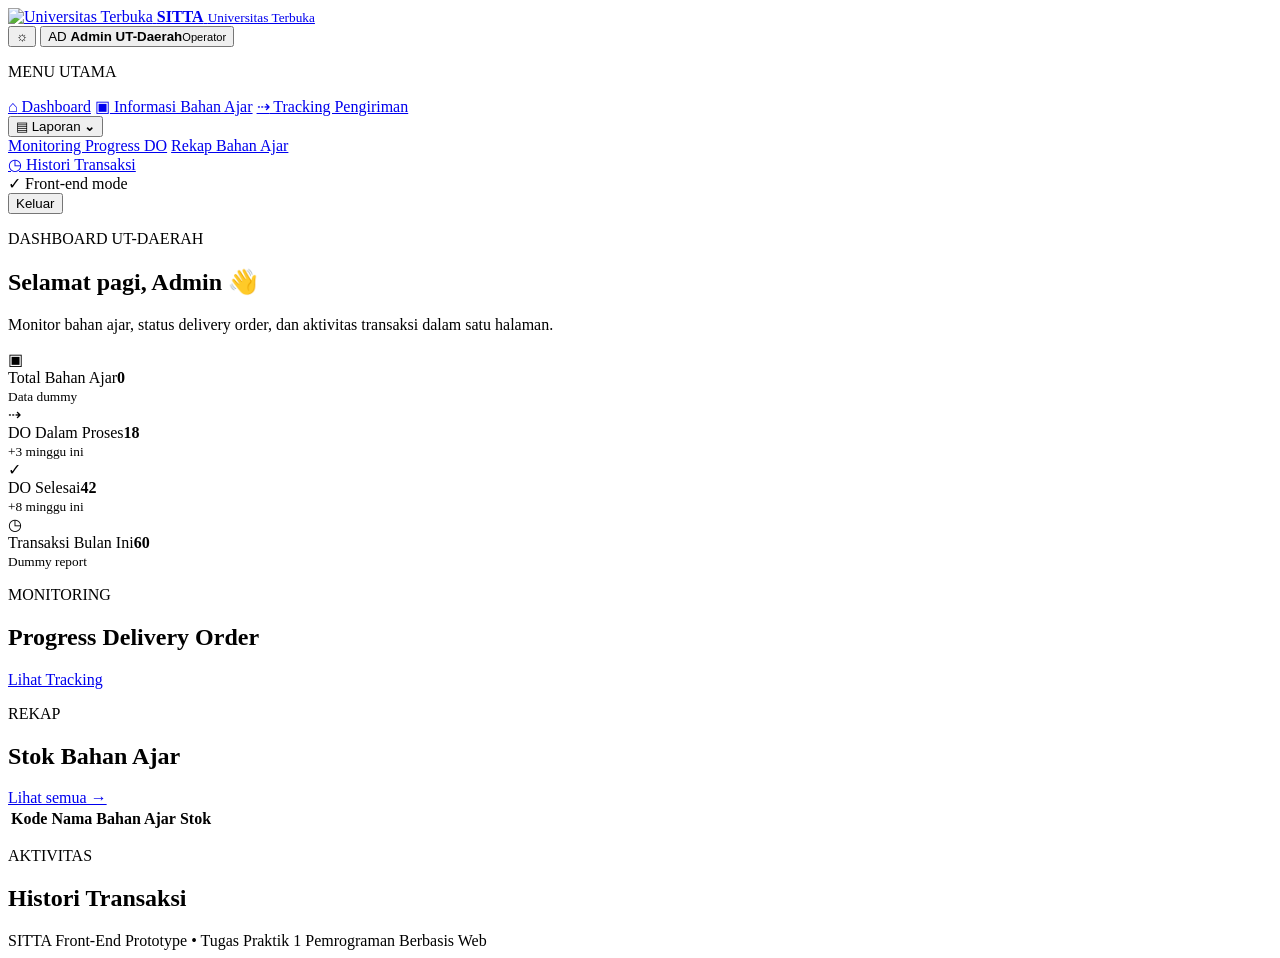
==== dashboard.html @ a235c23b "Add files via upload" ====
<!DOCTYPE html>
<html lang="id">
<head>
  <meta charset="UTF-8" />
  <meta name="viewport" content="width=device-width, initial-scale=1.0" />
  <meta name="description" content="Dashboard SITTA Universitas Terbuka" />
  <title>SITTA | Dashboard</title>
  <link rel="stylesheet" href="css/style.css" />
  <script src="js/auth.js"></script>
</head>
<body class="app-page" data-page="dashboard">
  <header class="topbar">
    <a class="topbar-brand" href="dashboard.html" aria-label="SITTA Dashboard">
      <img class="ut-logo topbar-logo" src="img/ut-logo.png" alt="Universitas Terbuka" />
      <span>
        <strong>SITTA</strong>
        <small>Universitas Terbuka</small>
      </span>
    </a>
    <div class="topbar-actions">
      <button class="icon-button" id="themeToggle" type="button" aria-label="Ubah tema">☼</button>
      <button class="profile-chip" id="profileButton" type="button">
        <span class="avatar">AD</span>
        <span class="profile-text"><strong>Admin UT-Daerah</strong><small>Operator</small></span>
      </button>
    </div>
  </header>

  <div class="layout">
    <aside class="sidebar" id="sidebar">
      <nav aria-label="Navigasi utama">
        <p class="nav-section-title">MENU UTAMA</p>
        <a class="nav-link active" href="dashboard.html"><span>⌂</span> Dashboard</a>
        <a class="nav-link" href="stok.html"><span>▣</span> Informasi Bahan Ajar</a>
        <a class="nav-link" href="tracking.html"><span>⇢</span> Tracking Pengiriman</a>
        <div class="nav-dropdown">
          <button class="nav-link nav-dropdown-toggle" id="reportToggle" type="button" aria-expanded="false"><span>▤</span> Laporan <b>⌄</b></button>
          <div class="nav-submenu" id="reportMenu">
            <a href="#progress" data-scroll-target="progress">Monitoring Progress DO</a>
            <a href="#rekap" data-scroll-target="rekap">Rekap Bahan Ajar</a>
          </div>
        </div>
        <a class="nav-link" href="#history"><span>◷</span> Histori Transaksi</a>
      </nav>
      <div class="sidebar-footer">
        <div class="security-badge">✓ Front-end mode</div>
        <button class="logout-link" id="logoutButton" type="button">Keluar</button>
      </div>
    </aside>

    <main class="content">
      <section class="hero-card">
        <div>
          <p class="eyebrow">DASHBOARD UT-DAERAH</p>
          <h1 id="greeting">Selamat pagi, Admin 👋</h1>
          <p>Monitor bahan ajar, status delivery order, dan aktivitas transaksi dalam satu halaman.</p>
        </div>
        <div class="hero-date" id="localDate"></div>
      </section>

      <section class="stat-grid" aria-label="Ringkasan data">
        <article class="stat-card"><span class="stat-icon">▣</span><div><span>Total Bahan Ajar</span><strong id="totalStock">0</strong></div><small class="trend">Data dummy</small></article>
        <article class="stat-card"><span class="stat-icon">⇢</span><div><span>DO Dalam Proses</span><strong>18</strong></div><small class="trend">+3 minggu ini</small></article>
        <article class="stat-card"><span class="stat-icon">✓</span><div><span>DO Selesai</span><strong>42</strong></div><small class="trend">+8 minggu ini</small></article>
        <article class="stat-card"><span class="stat-icon">◷</span><div><span>Transaksi Bulan Ini</span><strong>60</strong></div><small class="trend">Dummy report</small></article>
      </section>

      <section class="panel" id="progress">
        <div class="section-heading">
          <div><p class="eyebrow">MONITORING</p><h2>Progress Delivery Order</h2></div>
          <a class="btn btn-secondary btn-sm" href="tracking.html">Lihat Tracking</a>
        </div>
        <div id="progressList" class="progress-list"></div>
      </section>

      <section class="two-column">
        <article class="panel" id="rekap">
          <div class="section-heading"><div><p class="eyebrow">REKAP</p><h2>Stok Bahan Ajar</h2></div><a class="text-link" href="stok.html">Lihat semua →</a></div>
          <div class="mini-table-wrap"><table class="data-table compact"><thead><tr><th>Kode</th><th>Nama Bahan Ajar</th><th>Stok</th></tr></thead><tbody id="stockPreview"></tbody></table></div>
        </article>

        <article class="panel" id="history">
          <div class="section-heading"><div><p class="eyebrow">AKTIVITAS</p><h2>Histori Transaksi</h2></div></div>
          <div id="historyList" class="timeline"></div>
        </article>
      </section>

      <footer class="app-footer">SITTA Front-End Prototype • Tugas Praktik 1 Pemrograman Berbasis Web</footer>
    </main>
  </div>
  <script src="js/data.js"></script>
  <script src="js/store.js"></script>
  <script src="js/script.js"></script>
</body>
</html>
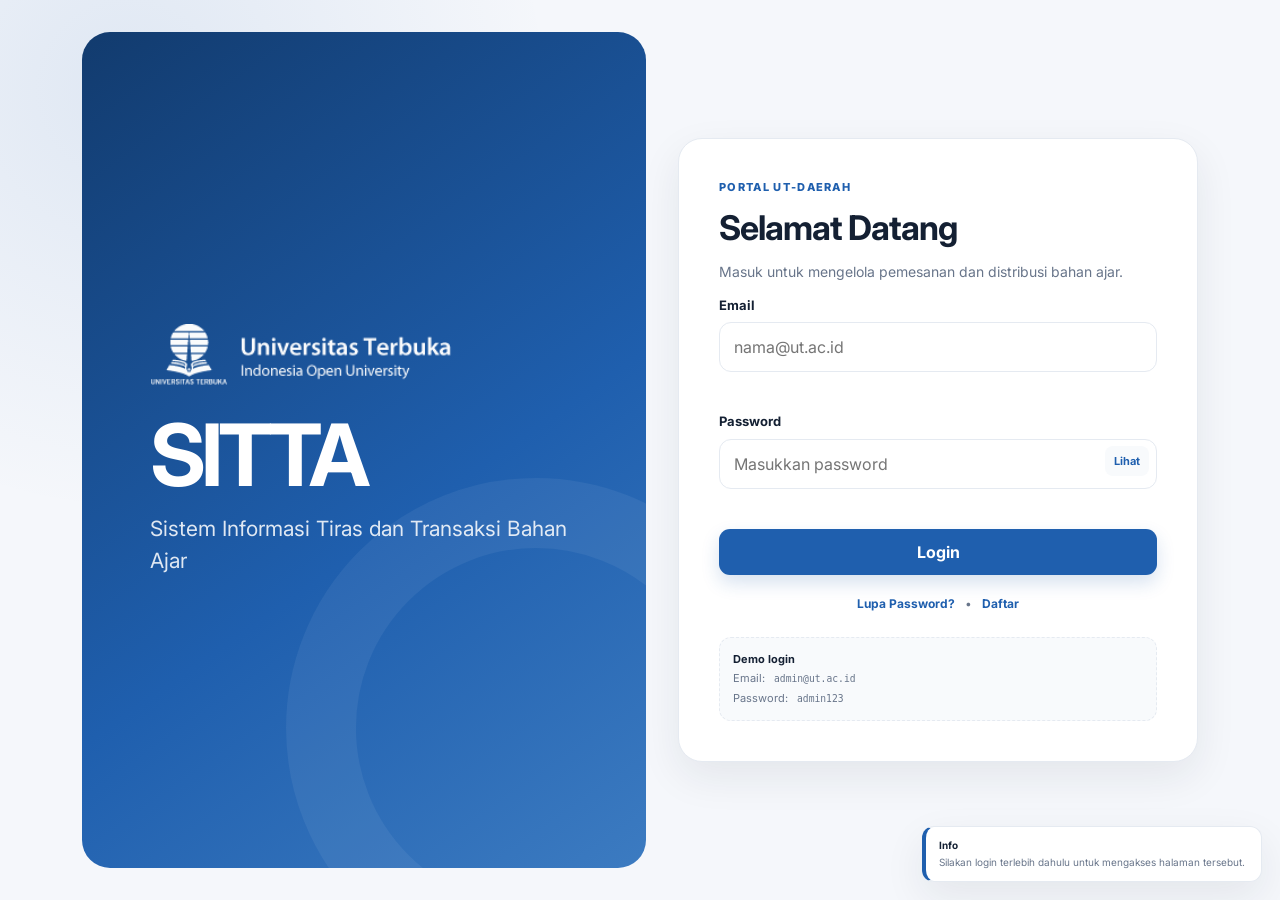
==== commit 1ac020b7: "Clean up copy files and update HTML pages" ====
--- a/dashboard.html
+++ b/dashboard.html
@@ -1,95 +1,95 @@
-<!DOCTYPE html>
-<html lang="id">
-<head>
-  <meta charset="UTF-8" />
-  <meta name="viewport" content="width=device-width, initial-scale=1.0" />
-  <meta name="description" content="Dashboard SITTA Universitas Terbuka" />
-  <title>SITTA | Dashboard</title>
-  <link rel="stylesheet" href="css/style.css" />
-  <script src="js/auth.js"></script>
-</head>
-<body class="app-page" data-page="dashboard">
-  <header class="topbar">
-    <a class="topbar-brand" href="dashboard.html" aria-label="SITTA Dashboard">
-      <img class="ut-logo topbar-logo" src="img/ut-logo.png" alt="Universitas Terbuka" />
-      <span>
-        <strong>SITTA</strong>
-        <small>Universitas Terbuka</small>
-      </span>
-    </a>
-    <div class="topbar-actions">
-      <button class="icon-button" id="themeToggle" type="button" aria-label="Ubah tema">☼</button>
-      <button class="profile-chip" id="profileButton" type="button">
-        <span class="avatar">AD</span>
-        <span class="profile-text"><strong>Admin UT-Daerah</strong><small>Operator</small></span>
-      </button>
-    </div>
-  </header>
-
-  <div class="layout">
-    <aside class="sidebar" id="sidebar">
-      <nav aria-label="Navigasi utama">
-        <p class="nav-section-title">MENU UTAMA</p>
-        <a class="nav-link active" href="dashboard.html"><span>⌂</span> Dashboard</a>
-        <a class="nav-link" href="stok.html"><span>▣</span> Informasi Bahan Ajar</a>
-        <a class="nav-link" href="tracking.html"><span>⇢</span> Tracking Pengiriman</a>
-        <div class="nav-dropdown">
-          <button class="nav-link nav-dropdown-toggle" id="reportToggle" type="button" aria-expanded="false"><span>▤</span> Laporan <b>⌄</b></button>
-          <div class="nav-submenu" id="reportMenu">
-            <a href="#progress" data-scroll-target="progress">Monitoring Progress DO</a>
-            <a href="#rekap" data-scroll-target="rekap">Rekap Bahan Ajar</a>
-          </div>
-        </div>
-        <a class="nav-link" href="#history"><span>◷</span> Histori Transaksi</a>
-      </nav>
-      <div class="sidebar-footer">
-        <div class="security-badge">✓ Front-end mode</div>
-        <button class="logout-link" id="logoutButton" type="button">Keluar</button>
-      </div>
-    </aside>
-
-    <main class="content">
-      <section class="hero-card">
-        <div>
-          <p class="eyebrow">DASHBOARD UT-DAERAH</p>
-          <h1 id="greeting">Selamat pagi, Admin 👋</h1>
-          <p>Monitor bahan ajar, status delivery order, dan aktivitas transaksi dalam satu halaman.</p>
-        </div>
-        <div class="hero-date" id="localDate"></div>
-      </section>
-
-      <section class="stat-grid" aria-label="Ringkasan data">
-        <article class="stat-card"><span class="stat-icon">▣</span><div><span>Total Bahan Ajar</span><strong id="totalStock">0</strong></div><small class="trend">Data dummy</small></article>
-        <article class="stat-card"><span class="stat-icon">⇢</span><div><span>DO Dalam Proses</span><strong>18</strong></div><small class="trend">+3 minggu ini</small></article>
-        <article class="stat-card"><span class="stat-icon">✓</span><div><span>DO Selesai</span><strong>42</strong></div><small class="trend">+8 minggu ini</small></article>
-        <article class="stat-card"><span class="stat-icon">◷</span><div><span>Transaksi Bulan Ini</span><strong>60</strong></div><small class="trend">Dummy report</small></article>
-      </section>
-
-      <section class="panel" id="progress">
-        <div class="section-heading">
-          <div><p class="eyebrow">MONITORING</p><h2>Progress Delivery Order</h2></div>
-          <a class="btn btn-secondary btn-sm" href="tracking.html">Lihat Tracking</a>
-        </div>
-        <div id="progressList" class="progress-list"></div>
-      </section>
-
-      <section class="two-column">
-        <article class="panel" id="rekap">
-          <div class="section-heading"><div><p class="eyebrow">REKAP</p><h2>Stok Bahan Ajar</h2></div><a class="text-link" href="stok.html">Lihat semua →</a></div>
-          <div class="mini-table-wrap"><table class="data-table compact"><thead><tr><th>Kode</th><th>Nama Bahan Ajar</th><th>Stok</th></tr></thead><tbody id="stockPreview"></tbody></table></div>
-        </article>
-
-        <article class="panel" id="history">
-          <div class="section-heading"><div><p class="eyebrow">AKTIVITAS</p><h2>Histori Transaksi</h2></div></div>
-          <div id="historyList" class="timeline"></div>
-        </article>
-      </section>
-
-      <footer class="app-footer">SITTA Front-End Prototype • Tugas Praktik 1 Pemrograman Berbasis Web</footer>
-    </main>
-  </div>
-  <script src="js/data.js"></script>
-  <script src="js/store.js"></script>
-  <script src="js/script.js"></script>
-</body>
-</html>
+<!DOCTYPE html>
+<html lang="id">
+<head>
+  <meta charset="UTF-8" />
+  <meta name="viewport" content="width=device-width, initial-scale=1.0" />
+  <meta name="description" content="Dashboard SITTA Universitas Terbuka" />
+  <title>SITTA | Dashboard</title>
+  <link rel="stylesheet" href="css/style.css" />
+  <script src="js/auth.js"></script>
+</head>
+<body class="app-page" data-page="dashboard">
+  <header class="topbar">
+    <a class="topbar-brand" href="dashboard.html" aria-label="SITTA Dashboard">
+      <img class="ut-logo topbar-logo" src="img/ut-logo.png" alt="Universitas Terbuka" />
+      <span>
+        <strong>SITTA</strong>
+        <small>Universitas Terbuka</small>
+      </span>
+    </a>
+    <div class="topbar-actions">
+      <button class="icon-button" id="themeToggle" type="button" aria-label="Ubah tema">☼</button>
+      <button class="profile-chip" id="profileButton" type="button">
+        <span class="avatar">AD</span>
+        <span class="profile-text"><strong>Admin UT-Daerah</strong><small>Operator</small></span>
+      </button>
+    </div>
+  </header>
+
+  <div class="layout">
+    <aside class="sidebar" id="sidebar">
+      <nav aria-label="Navigasi utama">
+        <p class="nav-section-title">MENU UTAMA</p>
+        <a class="nav-link active" href="dashboard.html"><span>⌂</span> Dashboard</a>
+        <a class="nav-link" href="stok.html"><span>▣</span> Informasi Bahan Ajar</a>
+        <a class="nav-link" href="tracking.html"><span>⇢</span> Tracking Pengiriman</a>
+        <div class="nav-dropdown">
+          <button class="nav-link nav-dropdown-toggle" id="reportToggle" type="button" aria-expanded="false"><span>▤</span> Laporan <b>⌄</b></button>
+          <div class="nav-submenu" id="reportMenu">
+            <a href="#progress" data-scroll-target="progress">Monitoring Progress DO</a>
+            <a href="#rekap" data-scroll-target="rekap">Rekap Bahan Ajar</a>
+          </div>
+        </div>
+        <a class="nav-link" href="#history"><span>◷</span> Histori Transaksi</a>
+      </nav>
+      <div class="sidebar-footer">
+        <div class="security-badge">✓ Front-end mode</div>
+        <button class="logout-link" id="logoutButton" type="button">Keluar</button>
+      </div>
+    </aside>
+
+    <main class="content">
+      <section class="hero-card">
+        <div>
+          <p class="eyebrow">DASHBOARD UT-DAERAH</p>
+          <h1 id="greeting">Selamat pagi, Admin 👋</h1>
+          <p>Monitor bahan ajar, status delivery order, dan aktivitas transaksi dalam satu halaman.</p>
+        </div>
+        <div class="hero-date" id="localDate"></div>
+      </section>
+
+      <section class="stat-grid" aria-label="Ringkasan data">
+        <article class="stat-card"><span class="stat-icon">▣</span><div><span>Total Bahan Ajar</span><strong id="totalStock">0</strong></div><small class="trend">Data dummy</small></article>
+        <article class="stat-card"><span class="stat-icon">⇢</span><div><span>DO Dalam Proses</span><strong>18</strong></div><small class="trend">+3 minggu ini</small></article>
+        <article class="stat-card"><span class="stat-icon">✓</span><div><span>DO Selesai</span><strong>42</strong></div><small class="trend">+8 minggu ini</small></article>
+        <article class="stat-card"><span class="stat-icon">◷</span><div><span>Transaksi Bulan Ini</span><strong>60</strong></div><small class="trend">Dummy report</small></article>
+      </section>
+
+      <section class="panel" id="progress">
+        <div class="section-heading">
+          <div><p class="eyebrow">MONITORING</p><h2>Progress Delivery Order</h2></div>
+          <a class="btn btn-secondary btn-sm" href="tracking.html">Lihat Tracking</a>
+        </div>
+        <div id="progressList" class="progress-list"></div>
+      </section>
+
+      <section class="two-column">
+        <article class="panel" id="rekap">
+          <div class="section-heading"><div><p class="eyebrow">REKAP</p><h2>Stok Bahan Ajar</h2></div><a class="text-link" href="stok.html">Lihat semua →</a></div>
+          <div class="mini-table-wrap"><table class="data-table compact"><thead><tr><th>Kode</th><th>Nama Bahan Ajar</th><th>Stok</th></tr></thead><tbody id="stockPreview"></tbody></table></div>
+        </article>
+
+        <article class="panel" id="history">
+          <div class="section-heading"><div><p class="eyebrow">AKTIVITAS</p><h2>Histori Transaksi</h2></div></div>
+          <div id="historyList" class="timeline"></div>
+        </article>
+      </section>
+
+      <footer class="app-footer">SITTA Front-End Prototype • Tugas Praktik 1 Pemrograman Berbasis Web</footer>
+    </main>
+  </div>
+  <script src="js/data.js"></script>
+  <script src="js/store.js"></script>
+  <script src="js/script.js"></script>
+</body>
+</html>
--- a/css/style.css
+++ b/css/style.css
@@ -0,0 +1,332 @@
+@import url('https://fonts.googleapis.com/css2?family=Inter:wght@400;500;600;700;800&display=swap');
+
+:root {
+  --bg: #f5f7fb;
+  --surface: #ffffff;
+  --surface-soft: #f8fafc;
+  --text: #142033;
+  --muted: #68758a;
+  --border: #e5eaf1;
+  --primary: #1f5fae;
+  --primary-dark: #164b8b;
+  --accent: #f4b71b;
+  --danger: #c23b4a;
+  --success: #1d8b62;
+  --warning: #a56b00;
+  --shadow: 0 15px 40px rgba(20, 32, 51, .08);
+  --radius: 18px;
+}
+
+* { box-sizing: border-box; }
+html { scroll-behavior: smooth; }
+body { margin: 0; font-family: Inter, system-ui, -apple-system, BlinkMacSystemFont, "Segoe UI", sans-serif; background: var(--bg); color: var(--text); line-height: 1.5; }
+a { color: inherit; text-decoration: none; }
+button, input, select { font: inherit; }
+button { cursor: pointer; }
+code { font-family: ui-monospace, SFMono-Regular, Menlo, Consolas, monospace; font-size: .88em; background: var(--surface-soft); padding: 2px 6px; border-radius: 6px; }
+
+.eyebrow { margin: 0 0 6px; color: var(--primary); font-size: 11px; letter-spacing: .12em; font-weight: 800; }
+.brand-mark { width: 38px; height: 38px; display: grid; place-items: center; border-radius: 12px; background: var(--primary); color: #fff; font-weight: 800; box-shadow: 0 8px 20px rgba(31, 95, 174, .22); }
+.brand-mark.large { width: 54px; height: 54px; border-radius: 16px; font-size: 18px; margin-bottom: 20px; }
+
+/* Auth */
+.auth-page { min-height: 100vh; background: radial-gradient(circle at 10% 10%, rgba(31,95,174,.10), transparent 30%), var(--bg); }
+.auth-shell { min-height: 100vh; max-width: 1180px; margin: 0 auto; display: grid; grid-template-columns: 1fr 520px; align-items: stretch; padding: 32px; gap: 32px; }
+.auth-visual { border-radius: 28px; padding: 68px; background: linear-gradient(145deg, #123b6e, #1f5fae 58%, #3c7bc1); color: white; display: flex; flex-direction: column; justify-content: center; position: relative; overflow: hidden; }
+.auth-visual::after { content: ''; position: absolute; width: 360px; height: 360px; border: 70px solid rgba(255,255,255,.06); border-radius: 50%; right: -140px; bottom: -110px; }
+.auth-visual h1 { font-size: clamp(46px, 7vw, 86px); line-height: .95; margin: 0 0 16px; letter-spacing: -.06em; }
+.auth-visual .eyebrow { color: rgba(255,255,255,.7); }
+.auth-tagline { max-width: 430px; font-size: 21px; color: rgba(255,255,255,.86); margin: 0; }
+.visual-note { margin-top: 70px; max-width: 430px; padding: 14px 16px; border: 1px solid rgba(255,255,255,.16); background: rgba(255,255,255,.08); border-radius: 14px; color: rgba(255,255,255,.82); font-size: 13px; }
+.dot { display: inline-block; width: 8px; height: 8px; border-radius: 50%; background: var(--accent); margin-right: 8px; }
+.auth-card { align-self: center; padding: 40px; background: var(--surface); border: 1px solid var(--border); border-radius: 24px; box-shadow: var(--shadow); }
+.mobile-brand { display: none; }
+.auth-heading h2 { margin: 4px 0 8px; font-size: 34px; letter-spacing: -.03em; }
+.auth-heading p:last-child { margin-top: 0; color: var(--muted); font-size: 14px; }
+.form-group { margin-bottom: 18px; }
+.form-group label, .modal label { display: block; font-size: 13px; font-weight: 700; margin-bottom: 7px; }
+.form-group input, .form-group select, .modal input, .search-box input { width: 100%; border: 1px solid var(--border); background: var(--surface); color: var(--text); border-radius: 12px; padding: 12px 14px; outline: none; transition: .2s ease; }
+.form-group input:focus, .form-group select:focus, .modal input:focus, .search-box input:focus { border-color: var(--primary); box-shadow: 0 0 0 4px rgba(31,95,174,.10); }
+.input-error { border-color: var(--danger) !important; }
+.field-error { display: block; min-height: 18px; margin-top: 4px; color: var(--danger); font-size: 11px; }
+.password-wrap { position: relative; }
+.password-wrap input { padding-right: 86px; }
+.password-toggle { position: absolute; right: 8px; top: 7px; border: 0; background: var(--surface-soft); border-radius: 8px; padding: 7px 9px; color: var(--primary); font-weight: 700; font-size: 11px; }
+.btn { border: 0; border-radius: 11px; padding: 11px 16px; font-weight: 700; transition: transform .16s ease, box-shadow .16s ease, background .16s ease; display: inline-flex; align-items: center; justify-content: center; gap: 8px; }
+.btn:hover { transform: translateY(-1px); }
+.btn-primary { background: var(--primary); color: white; box-shadow: 0 8px 18px rgba(31,95,174,.18); }
+.btn-primary:hover { background: var(--primary-dark); }
+.btn-secondary { background: var(--surface); color: var(--text); border: 1px solid var(--border); }
+.btn-full { width: 100%; }
+.btn-sm { padding: 8px 12px; font-size: 12px; }
+.auth-links { display: flex; justify-content: center; gap: 10px; margin-top: 20px; font-size: 12px; color: var(--muted); }
+.link-button { padding: 0; border: 0; background: transparent; color: var(--primary); font-weight: 700; }
+.demo-credentials { margin-top: 24px; padding: 13px; border-radius: 12px; background: var(--surface-soft); border: 1px dashed var(--border); display: grid; gap: 3px; font-size: 11px; color: var(--muted); }
+.demo-credentials strong { color: var(--text); }
+
+/* App shell */
+.topbar { height: 70px; position: sticky; top: 0; z-index: 20; display: flex; justify-content: space-between; align-items: center; padding: 0 28px; background: rgba(255,255,255,.88); border-bottom: 1px solid var(--border); backdrop-filter: blur(14px); }
+.topbar-brand { display: flex; align-items: center; gap: 10px; }
+.topbar-brand > span:last-child { display: grid; gap: 1px; }
+.topbar-brand strong { font-size: 15px; }
+.topbar-brand small { color: var(--muted); font-size: 10px; }
+.topbar-actions { display: flex; align-items: center; gap: 10px; }
+.icon-button { width: 38px; height: 38px; border-radius: 10px; border: 1px solid var(--border); background: var(--surface); color: var(--text); }
+.profile-chip { display: flex; align-items: center; gap: 9px; border: 1px solid var(--border); background: var(--surface); border-radius: 12px; padding: 5px 10px 5px 5px; }
+.avatar { width: 28px; height: 28px; display: grid; place-items: center; border-radius: 8px; background: #e9f1fb; color: var(--primary); font-weight: 800; font-size: 10px; }
+.profile-text { text-align: left; display: grid; line-height: 1.15; }
+.profile-text strong { font-size: 11px; }
+.profile-text small { color: var(--muted); font-size: 10px; }
+.layout { display: grid; grid-template-columns: 250px minmax(0, 1fr); min-height: calc(100vh - 70px); }
+.layout.single-content { display: block; }
+.sidebar { position: sticky; top: 70px; height: calc(100vh - 70px); border-right: 1px solid var(--border); background: var(--surface); padding: 22px 16px; display: flex; flex-direction: column; }
+.nav-section-title { margin: 0 0 10px 10px; font-size: 10px; color: var(--muted); font-weight: 800; letter-spacing: .1em; }
+.nav-link { width: 100%; display: flex; align-items: center; gap: 11px; padding: 10px 11px; border-radius: 11px; color: var(--muted); font-size: 12px; font-weight: 600; border: 0; background: transparent; text-align: left; }
+.nav-link span { width: 18px; text-align: center; font-size: 14px; }
+.nav-link:hover, .nav-link.active { background: #edf4fc; color: var(--primary); }
+.nav-dropdown-toggle { justify-content: flex-start; }
+.nav-dropdown-toggle b { margin-left: auto; font-size: 14px; }
+.nav-submenu { display: none; padding: 5px 0 7px 39px; }
+.nav-submenu.open { display: grid; }
+.nav-submenu a { padding: 7px 8px; color: var(--muted); font-size: 11px; border-radius: 8px; }
+.nav-submenu a:hover { background: var(--surface-soft); color: var(--primary); }
+.sidebar-footer { margin-top: auto; display: grid; gap: 10px; }
+.security-badge { border: 1px solid #cfe8dc; background: #effaf5; color: var(--success); border-radius: 10px; padding: 9px 10px; font-size: 10px; font-weight: 800; }
+.logout-link { border: 0; background: transparent; color: var(--muted); text-align: left; padding: 8px 10px; font-size: 11px; }
+.content { width: 100%; max-width: 1250px; margin: 0 auto; padding: 30px; }
+.hero-card { display: flex; justify-content: space-between; align-items: flex-end; gap: 20px; padding: 26px; border-radius: var(--radius); color: white; background: linear-gradient(120deg, #173f72, #2469b5); box-shadow: 0 20px 45px rgba(31,95,174,.17); position: relative; overflow: hidden; }
+.hero-card::after { content: ''; position: absolute; right: -80px; bottom: -180px; width: 420px; height: 420px; border-radius: 50%; border: 70px solid rgba(255,255,255,.05); }
+.hero-card .eyebrow { color: rgba(255,255,255,.68); }
+.hero-card h1 { margin: 0 0 8px; font-size: clamp(24px, 3vw, 36px); letter-spacing: -.035em; position: relative; z-index: 1; }
+.hero-card p:last-child { margin: 0; color: rgba(255,255,255,.78); max-width: 680px; font-size: 13px; position: relative; z-index: 1; }
+.hero-date { position: relative; z-index: 1; white-space: nowrap; color: rgba(255,255,255,.8); font-size: 12px; }
+.stat-grid { display: grid; grid-template-columns: repeat(4, 1fr); gap: 14px; margin: 16px 0; }
+.stat-card { background: var(--surface); border: 1px solid var(--border); border-radius: 15px; padding: 16px; display: grid; grid-template-columns: auto 1fr; column-gap: 12px; row-gap: 8px; align-items: center; }
+.stat-icon { width: 36px; height: 36px; display: grid; place-items: center; border-radius: 10px; background: #eef4fc; color: var(--primary); font-weight: 800; grid-row: span 2; }
+.stat-card span:not(.stat-icon) { color: var(--muted); font-size: 10px; font-weight: 600; }
+.stat-card strong { font-size: 20px; }
+.trend { grid-column: 2; color: var(--success); font-size: 9px; }
+.panel { background: var(--surface); border: 1px solid var(--border); border-radius: var(--radius); padding: 22px; margin-top: 16px; box-shadow: 0 8px 24px rgba(20,32,51,.035); }
+.section-heading { display: flex; justify-content: space-between; align-items: center; gap: 15px; margin-bottom: 17px; }
+.section-heading h2, .page-header h1 { margin: 0; letter-spacing: -.025em; }
+.section-heading h2 { font-size: 18px; }
+.text-link { font-size: 11px; color: var(--primary); font-weight: 700; }
+.progress-list { display: grid; gap: 15px; }
+.progress-main { display: flex; justify-content: space-between; gap: 15px; align-items: flex-end; }
+.progress-main strong, .progress-main span { display: block; }
+.progress-main strong { font-size: 12px; }
+.progress-main span { font-size: 10px; color: var(--muted); margin-top: 3px; }
+.progress-main b { font-size: 12px; color: var(--primary); }
+.progress-track { height: 8px; border-radius: 99px; background: #edf1f6; overflow: hidden; margin-top: 8px; }
+.progress-track span { display: block; height: 100%; border-radius: inherit; background: linear-gradient(90deg, #1f5fae, #69a2dc); }
+.two-column { display: grid; grid-template-columns: 1.1fr .9fr; gap: 16px; }
+.mini-table-wrap { overflow-x: auto; }
+.data-table { width: 100%; border-collapse: collapse; min-width: 700px; }
+.data-table th { padding: 11px; background: var(--surface-soft); color: var(--muted); font-size: 10px; text-align: left; }
+.data-table td { padding: 12px 11px; border-top: 1px solid var(--border); font-size: 11px; vertical-align: middle; }
+.data-table.compact { min-width: 420px; }
+.data-table.compact td { font-size: 10px; }
+.timeline { display: grid; gap: 17px; }
+.timeline-item { display: grid; grid-template-columns: 10px 1fr; gap: 10px; }
+.timeline-dot { width: 9px; height: 9px; border-radius: 50%; background: var(--primary); margin-top: 5px; box-shadow: 0 0 0 4px #eaf2fb; }
+.timeline-item strong { font-size: 11px; }
+.timeline-item p { margin: 3px 0; color: var(--muted); font-size: 10px; }
+.timeline-item small { color: #98a1af; font-size: 9px; }
+.app-footer { margin-top: 22px; color: var(--muted); font-size: 9px; text-align: center; }
+
+/* Page header / tracking / stock */
+.single-content .content { max-width: 1200px; }
+.page-header { margin-bottom: 18px; }
+.page-header h1 { font-size: 30px; }
+.page-header > p:last-child { margin: 6px 0 0; color: var(--muted); font-size: 12px; max-width: 720px; }
+.page-header-row { display: flex; justify-content: space-between; align-items: flex-end; gap: 20px; }
+.search-panel { padding: 18px; }
+.tracking-form { display: flex; align-items: flex-end; gap: 12px; }
+.grow { flex: 1; margin-bottom: 0; }
+.helper-text { margin: 10px 0 0; color: var(--muted); font-size: 10px; }
+.inline-code { background: transparent; border: 0; padding: 0; color: var(--primary); font-family: ui-monospace, monospace; font-size: 10px; font-weight: 700; }
+.tracking-title { display: flex; justify-content: space-between; gap: 15px; align-items: flex-start; }
+.tracking-title h2 { margin: 0; font-size: 24px; }
+.tracking-title p:last-child { margin: 3px 0 0; font-size: 12px; color: var(--muted); }
+.status-pill { display: inline-flex; align-items: center; gap: 5px; padding: 5px 8px; border-radius: 999px; font-size: 9px; font-weight: 800; white-space: nowrap; }
+.status-success { color: var(--success); background: #eaf8f1; }
+.status-warning { color: var(--warning); background: #fff6df; }
+.status-info { color: var(--primary); background: #edf4fc; }
+.status-danger { color: var(--danger); background: #fff0f1; }
+.big-progress { margin: 20px 0; }
+.big-progress-label { display: flex; justify-content: space-between; font-size: 10px; color: var(--muted); margin-bottom: 7px; }
+.big-progress-label strong { color: var(--primary); }
+.tracking-grid { display: grid; grid-template-columns: repeat(5, 1fr); gap: 10px; }
+.tracking-grid > div { padding: 12px; background: var(--surface-soft); border-radius: 12px; }
+.tracking-grid span, .tracking-grid strong { display: block; }
+.tracking-grid span { color: var(--muted); font-size: 9px; margin-bottom: 4px; }
+.tracking-grid strong { font-size: 11px; }
+.shipment-timeline { display: grid; grid-template-columns: repeat(5, 1fr); gap: 6px; position: relative; }
+.shipment-timeline::before { content: ''; position: absolute; top: 16px; left: 20px; right: 20px; height: 2px; background: var(--border); }
+.shipment-step { position: relative; z-index: 1; text-align: center; }
+.step-dot { width: 32px; height: 32px; display: grid; place-items: center; margin: 0 auto 8px; border-radius: 50%; background: var(--surface); border: 2px solid var(--border); color: white; font-weight: 800; font-size: 11px; }
+.shipment-step.done .step-dot { background: var(--primary); border-color: var(--primary); }
+.shipment-step strong, .shipment-step small { display: block; }
+.shipment-step strong { font-size: 9px; }
+.shipment-step small { color: var(--muted); font-size: 8px; margin-top: 4px; }
+.empty-state { text-align: center; padding: 70px 20px; border: 1px dashed var(--border); border-radius: var(--radius); margin-top: 16px; background: rgba(255,255,255,.45); }
+.empty-icon { width: 52px; height: 52px; display: inline-grid; place-items: center; border-radius: 14px; background: #edf4fc; color: var(--primary); font-size: 25px; }
+.empty-state h2 { margin: 14px 0 5px; font-size: 19px; }
+.empty-state p { margin: 0; color: var(--muted); font-size: 11px; }
+.toolbar { display: flex; justify-content: space-between; align-items: center; gap: 14px; margin-bottom: 15px; }
+.search-box { flex: 1; max-width: 430px; position: relative; }
+.search-box > span { position: absolute; left: 12px; top: 10px; color: var(--muted); }
+.search-box input { padding-left: 34px; }
+.result-count { font-size: 10px; color: var(--muted); }
+.table-wrap { overflow-x: auto; }
+.table-action { padding: 6px 8px; border: 0; border-radius: 8px; background: #fff0f1; color: var(--danger); font-size: 9px; font-weight: 700; }
+.tip-panel { display: flex; gap: 12px; align-items: flex-start; }
+.tip-icon { flex: 0 0 auto; width: 28px; height: 28px; display: grid; place-items: center; background: #edf4fc; color: var(--primary); border-radius: 9px; font-weight: 800; }
+.tip-panel p { margin: 3px 0 0; color: var(--muted); font-size: 10px; }
+
+/* Modals and toast */
+.modal-backdrop { position: fixed; inset: 0; z-index: 100; display: grid; place-items: center; padding: 20px; background: rgba(10,20,35,.48); backdrop-filter: blur(5px); }
+.modal-backdrop[hidden] { display: none; }
+.modal { width: min(440px, 100%); max-height: calc(100vh - 40px); overflow: auto; position: relative; background: var(--surface); border-radius: 20px; padding: 28px; box-shadow: 0 30px 80px rgba(0,0,0,.23); }
+.modal-wide { width: min(680px, 100%); }
+.modal-close { position: absolute; right: 15px; top: 13px; border: 0; background: transparent; color: var(--muted); font-size: 24px; line-height: 1; }
+.modal-icon { width: 38px; height: 38px; display: grid; place-items: center; border-radius: 11px; background: #edf4fc; color: var(--primary); font-weight: 800; margin-bottom: 14px; }
+.modal h2 { margin: 3px 0 7px; }
+.modal p { color: var(--muted); font-size: 11px; }
+.modal-actions { display: flex; justify-content: flex-end; gap: 8px; margin-top: 5px; }
+.form-grid { display: grid; grid-template-columns: 1fr 1fr; gap: 0 12px; }
+.form-grid .full { grid-column: 1 / -1; }
+.toast-container { position: fixed; z-index: 200; right: 18px; bottom: 18px; display: grid; gap: 10px; width: min(340px, calc(100vw - 36px)); }
+.toast { transform: translateY(10px); opacity: 0; transition: .25s ease; border: 1px solid var(--border); background: var(--surface); box-shadow: var(--shadow); border-radius: 12px; padding: 11px 13px; display: grid; gap: 2px; }
+.toast.show { transform: none; opacity: 1; }
+.toast strong { font-size: 10px; }
+.toast span { color: var(--muted); font-size: 10px; }
+.toast-error { border-left: 4px solid var(--danger); }
+.toast-success { border-left: 4px solid var(--success); }
+.toast-info { border-left: 4px solid var(--primary); }
+
+/* Dark mode */
+:root[data-theme="dark"] { --bg: #0f1724; --surface: #151f2e; --surface-soft: #1a2637; --text: #edf2f8; --muted: #98a6b8; --border: #273548; --shadow: 0 15px 40px rgba(0,0,0,.25); }
+:root[data-theme="dark"] .topbar { background: rgba(21,31,46,.88); }
+:root[data-theme="dark"] .hero-card { box-shadow: none; }
+:root[data-theme="dark"] .auth-page { background: var(--bg); }
+:root[data-theme="dark"] .status-success { background: #12382a; }
+:root[data-theme="dark"] .status-warning { background: #3b2d0e; }
+:root[data-theme="dark"] .status-info { background: #102e50; }
+:root[data-theme="dark"] .status-danger { background: #3a1820; }
+
+@media (max-width: 1020px) {
+  .auth-shell { grid-template-columns: 1fr; max-width: 600px; }
+  .auth-visual { display: none; }
+  .mobile-brand { display: flex; align-items: center; gap: 10px; margin-bottom: 30px; }
+  .mobile-brand > div:last-child { display: grid; line-height: 1.15; }
+  .mobile-brand small { color: var(--muted); font-size: 10px; }
+  .stat-grid { grid-template-columns: repeat(2, 1fr); }
+  .two-column { grid-template-columns: 1fr; }
+  .tracking-grid { grid-template-columns: repeat(3, 1fr); }
+  .sidebar { display: none; }
+  .layout { display: block; }
+}
+
+@media (max-width: 680px) {
+  .auth-shell { padding: 14px; }
+  .auth-card { padding: 22px; border-radius: 20px; }
+  .auth-heading h2 { font-size: 28px; }
+  .topbar { height: 62px; padding: 0 14px; }
+  .profile-text { display: none; }
+  .content { padding: 18px 14px; }
+  .hero-card { display: block; padding: 20px; }
+  .hero-date { margin-top: 15px; white-space: normal; }
+  .stat-grid { grid-template-columns: 1fr; }
+  .page-header-row { display: block; }
+  .page-header-row .btn { margin-top: 15px; width: 100%; }
+  .tracking-form { display: grid; grid-template-columns: 1fr; }
+  .tracking-form .btn { width: 100%; }
+  .tracking-grid { grid-template-columns: 1fr 1fr; }
+  .shipment-timeline { display: grid; grid-template-columns: 1fr; gap: 12px; }
+  .shipment-timeline::before { top: 15px; bottom: 15px; left: 16px; width: 2px; height: auto; }
+  .shipment-step { display: grid; grid-template-columns: 34px 1fr; gap: 10px; align-items: center; text-align: left; }
+  .step-dot { margin: 0; }
+  .form-grid { grid-template-columns: 1fr; }
+  .form-grid .full { grid-column: auto; }
+  .toolbar { display: block; }
+  .search-box { max-width: none; margin-bottom: 10px; }
+}
+
+/* Data source integration */
+.stock-cover-thumb {
+  width: 48px;
+  height: 64px;
+  object-fit: cover;
+  display: block;
+  border-radius: 6px;
+  border: 1px solid var(--border);
+  background: var(--surface-soft);
+}
+.stock-cover-empty {
+  color: var(--muted);
+  font-size: 12px;
+}
+.journey-list {
+  display: grid;
+  gap: 0;
+  position: relative;
+  margin-top: 6px;
+}
+.journey-item {
+  display: grid;
+  grid-template-columns: 18px 1fr;
+  gap: 10px;
+  position: relative;
+  padding: 0 0 18px;
+}
+.journey-item::before {
+  content: '';
+  position: absolute;
+  left: 4px;
+  top: 12px;
+  bottom: -2px;
+  width: 2px;
+  background: var(--border);
+}
+.journey-item:last-child::before { display: none; }
+.journey-item .timeline-dot {
+  width: 10px;
+  height: 10px;
+  margin-top: 4px;
+  background: var(--border);
+  box-shadow: none;
+  position: relative;
+  z-index: 1;
+}
+.journey-item.done .timeline-dot {
+  background: var(--primary);
+  box-shadow: 0 0 0 4px #eaf2fb;
+}
+.journey-item strong {
+  display: block;
+  font-size: 11px;
+  line-height: 1.5;
+}
+.journey-item small {
+  display: block;
+  color: var(--muted);
+  font-size: 9px;
+  margin-top: 3px;
+}
+
+/* Official Universitas Terbuka branding */
+.ut-logo { display: block; object-fit: contain; object-position: left center; }
+.auth-logo-large { width: min(310px, 75%); height: auto; margin-bottom: 22px; filter: brightness(0) invert(1); opacity: .98; }
+.mobile-ut-logo { width: 170px; height: auto; }
+.topbar-logo { width: 168px; height: 36px; }
+.field-help { display: block; margin-top: 5px; color: var(--muted); font-size: 10px; line-height: 1.4; }
+.cover-preview { width: 88px; height: 120px; margin-top: 10px; border: 1px solid var(--border); border-radius: 10px; object-fit: cover; box-shadow: 0 7px 18px rgba(20,32,51,.10); }
+.form-group input[type="file"] { padding: 9px 10px; background: var(--surface-soft); }
+.form-group input[type="file"]::file-selector-button { border: 0; border-radius: 8px; padding: 7px 10px; margin-right: 9px; background: #eaf2fb; color: var(--primary); font-weight: 700; cursor: pointer; }
+
+@media (max-width: 680px) {
+  .topbar-logo { width: 150px; height: 33px; }
+  .mobile-ut-logo { width: 150px; }
+  .auth-logo-large { width: 250px; }
+}
